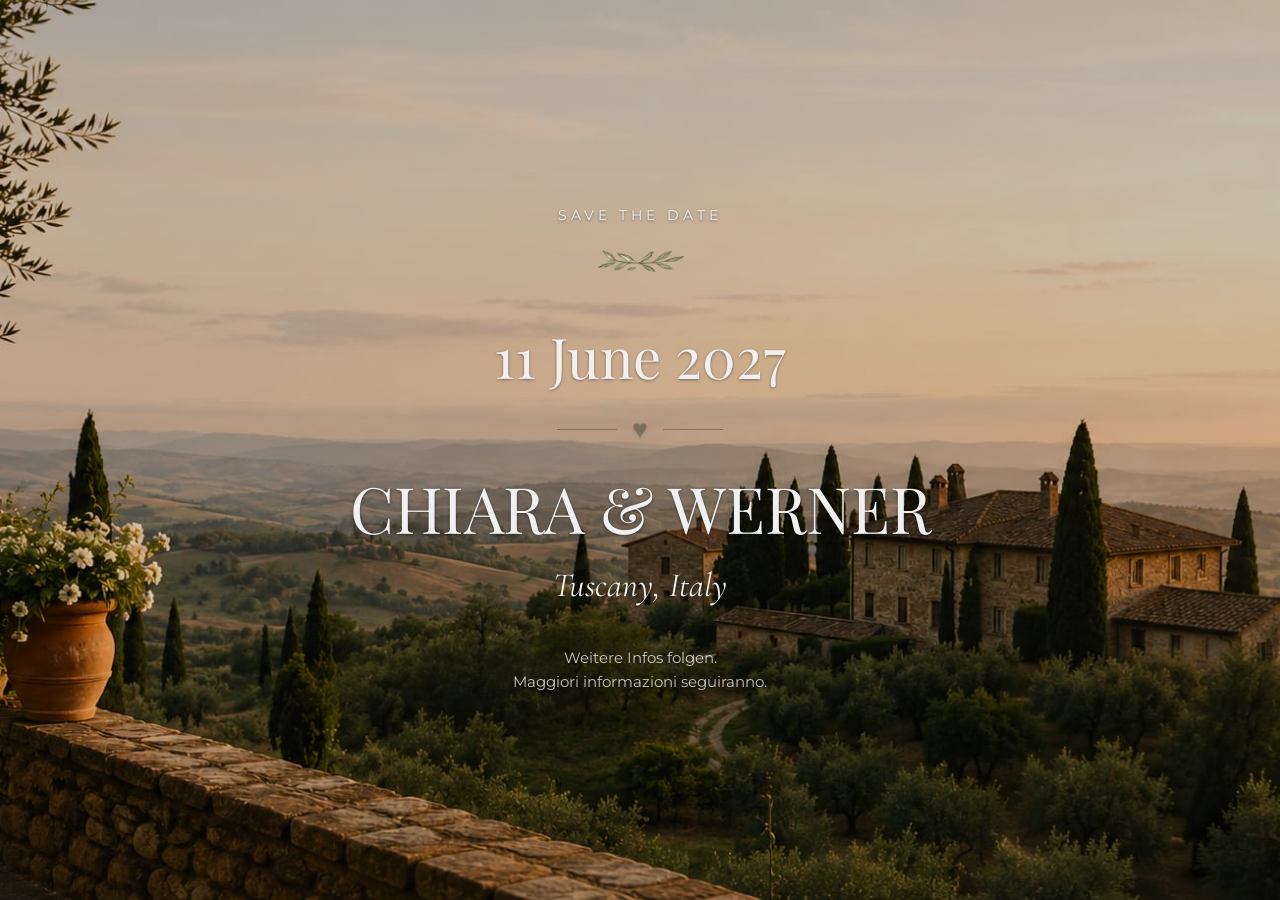
==== index.html @ 8df8efa2 "initial" ====
<!DOCTYPE html>
<html lang="de">
<head>
  <meta charset="UTF-8">
  <title>Chiara & Werner</title>

  <!-- Fonts -->
  <link rel="preconnect" href="https://fonts.googleapis.com">
  <link rel="preconnect" href="https://fonts.gstatic.com" crossorigin>
  <link href="https://fonts.googleapis.com/css2?family=Playfair+Display:wght@400;600&family=Cormorant+Garamond:ital,wght@1,400&family=Montserrat:wght@300;400&family=Waterfall&display=swap" rel="stylesheet">

  <link rel="stylesheet" href="styles.css">
</head>

<body>

  <div class="hero">
    <div class="overlay"></div>

    <div class="content">

      <div class="save-the-date">
        SAVE THE DATE
      </div>

      <!-- Zweig -->
      <div class="divider">
        <span class="branch">
<img src="branch.png" alt="" class="branch-img">
        </span>
      </div>

      <div class="date">
        11 June 2027
      </div>

      <!-- Herz -->
      <div class="separator">
        <span></span>
        <span class="heart">♥</span>
        <span></span>
      </div>

      <div class="names">
        CHIARA & WERNER
      </div>

      <div class="location">
        Tuscany, Italy
      </div>

      <div class="footer-text">
        Weitere Infos folgen.<br>
        Maggiori informazioni seguiranno.
      </div>

    </div>
  </div>

</body>
</html>
---- styles.css ----
* {
  margin: 0;
  padding: 0;
  box-sizing: border-box;
}

body {
  font-family: 'Montserrat', sans-serif;
}

/* HERO SECTION */
.hero {
  height: 100vh;
  background: url("tuscany.jpg") center/cover no-repeat;
  position: relative;
  display: flex;
  align-items: center;
  justify-content: center;
  text-align: center;
}

/* Besseres Overlay (kein milchiger Effekt mehr) */
.overlay {
  position: absolute;
  inset: 0;
  background: linear-gradient(
    rgba(0,0,0,0.25),
    rgba(0,0,0,0.1)
  );
}

/* CONTENT */
.content {
  position: relative;
  z-index: 2;
  padding: 20px;
  width: 90%;
  max-width: 900px;
  color: rgba(240,240,240,1);
  text-shadow: 0 1px 3px rgba(0, 0, 0, 0.4);
}

/* TEXT ELEMENTE */

.save-the-date {
  letter-spacing: 4px;
  font-size: 14px;
  margin-bottom: 15px;
  text-transform: uppercase;
}

/* Divider */
.divider {
  margin: 10px 0 25px;
  font-size: 18px;
  opacity: 0.9;
}

.date {
  font-family: 'Playfair Display', serif;
  font-size: 56px;
  margin-bottom: 15px;
}

.separator {
  display: flex;
  align-items: center;
  justify-content: center;
  gap: 15px;
  margin: 20px 0;
}

.branch-img {
  width: 120px;
  opacity: 0.9;
}

.separator span {
  display: block;
  height: 1px;
  width: 60px;
  background: rgba(47,62,47,0.8);
  opacity: 0.5;
}

.separator .heart {
  width: auto;
  height: auto;
  background: none;
  font-size: 26px;
  color: rgba(47,62,47,0.8);
  text-shadow: 0;
}

.names {
  font-family: 'Playfair Display', serif;
  font-size: 64px;
  margin: 10px 0 15px;
  text-shadow: 0 1px 3px rgba(0, 0, 0, 0.4);
}

.location {
  font-family: 'Cormorant Garamond', serif;
  font-style: italic;
  font-size: 34px;
  margin-bottom: 40px;
}

.footer-text {
  font-size: 15px;
  line-height: 1.6;
  opacity: 0.8;
}

/* MOBILE OPTIMIERUNG */
@media (max-width: 600px) {

  .content {
    width: 92%;
  }

  .date {
    font-size: 40px;
  }

  .names {
    font-size: 44px;
  }

  .location {
    font-size: 28px;
  }

  .footer-text {
    font-size: 16px;
  }
}
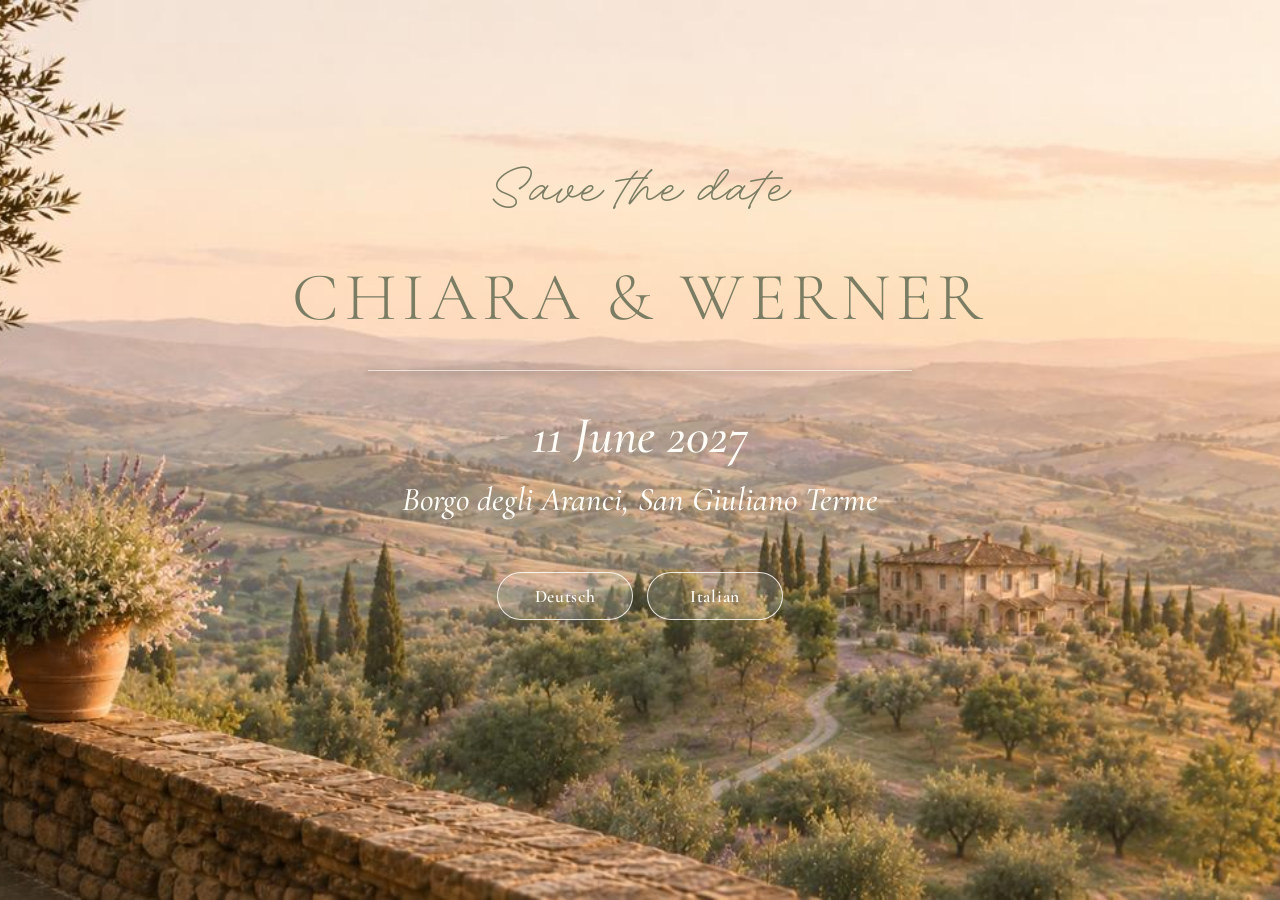
==== commit 2bbfafe8: "style ok" ====
--- a/index.html
+++ b/index.html
@@ -1,61 +1,32 @@
-<!DOCTYPE html>
-<html lang="de">
-<head>
-  <meta charset="UTF-8">
-  <title>Chiara & Werner</title>
+<!doctype html>
+<html lang="en">
+  <head>
+    <meta charset="utf-8">
+    <meta name="viewport" content="width=device-width, initial-scale=1">
+    <meta name="description" content="Save the date for the wedding of Chiara and Werner on 11 June 2027 in Tuscany.">
+    <title>Chiara &amp; Werner &mdash; Save the date</title>
 
-  <!-- Fonts -->
-  <link rel="preconnect" href="https://fonts.googleapis.com">
-  <link rel="preconnect" href="https://fonts.gstatic.com" crossorigin>
-  <link href="https://fonts.googleapis.com/css2?family=Playfair+Display:wght@400;600&family=Cormorant+Garamond:ital,wght@1,400&family=Montserrat:wght@300;400&family=Waterfall&display=swap" rel="stylesheet">
+    <link rel="preconnect" href="https://fonts.googleapis.com">
+    <link rel="preconnect" href="https://fonts.gstatic.com" crossorigin>
+    <link href="https://fonts.googleapis.com/css2?family=Cormorant+Garamond:ital,wght@0,300..700;1,300..700&amp;display=swap" rel="stylesheet">
+    <link rel="preload" href="assets/fonts/AdventuresUnlimited-ScriptRg.woff2" as="font" type="font/woff2" crossorigin>
+    <link rel="stylesheet" href="assets/css/styles.css">
+    <script src="assets/js/date-localization.js" defer></script>
+  </head>
+  <body class="landing-page">
+    <main class="hero">
+      <section class="event-card" aria-labelledby="couple-names">
+        <p class="save-the-date">Save the date</p>
+        <h1 class="names" id="couple-names">Chiara <span aria-hidden="true">&amp;</span><span class="visually-hidden">and</span> Werner</h1>
+        <div class="separator" aria-hidden="true"></div>
+        <p class="date"><time id="wedding-date" datetime="2027-06-11">11 June 2027</time></p>
+        <address class="location">Borgo degli Aranci, San Giuliano Terme</address>
 
-  <link rel="stylesheet" href="styles.css">
-</head>
-
-<body>
-
-  <div class="hero">
-    <div class="overlay"></div>
-
-    <div class="content">
-
-      <div class="save-the-date">
-        SAVE THE DATE
-      </div>
-
-      <!-- Zweig -->
-      <div class="divider">
-        <span class="branch">
-<img src="branch.png" alt="" class="branch-img">
-        </span>
-      </div>
-
-      <div class="date">
-        11 June 2027
-      </div>
-
-      <!-- Herz -->
-      <div class="separator">
-        <span></span>
-        <span class="heart">♥</span>
-        <span></span>
-      </div>
-
-      <div class="names">
-        CHIARA & WERNER
-      </div>
-
-      <div class="location">
-        Tuscany, Italy
-      </div>
-
-      <div class="footer-text">
-        Weitere Infos folgen.<br>
-        Maggiori informazioni seguiranno.
-      </div>
-
-    </div>
-  </div>
-
-</body>
-</html>+        <nav class="language-selection" aria-label="Choose a language">
+          <a class="language-link" href="de/" lang="de" hreflang="de">Deutsch</a>
+          <a class="language-link" href="it/" lang="it" hreflang="it">Italian</a>
+        </nav>
+      </section>
+    </main>
+  </body>
+</html>
--- a/assets/css/styles.css
+++ b/assets/css/styles.css
@@ -0,0 +1,224 @@
+@font-face {
+  font-family: "Adventures Unlimited Script";
+  src: url("../fonts/AdventuresUnlimited-ScriptRg.woff2") format("woff2");
+  font-display: swap;
+  font-style: normal;
+  font-weight: 400;
+}
+
+:root {
+  --color-text: #fffdf8;
+  --color-line: rgba(255, 253, 248, 0.62);
+  --color-button: rgba(255, 253, 248, 0.14);
+  --color-button-hover: rgba(255, 253, 248, 0.28);
+  --font-body: "Cormorant Garamond", Georgia, serif;
+  --font-script: "Adventures Unlimited Script", cursive;
+  --content-width: 56rem;
+  --event-detail-size: clamp(2rem, 7vw, 3.75rem);
+  --page-padding: clamp(1.25rem, 4vw, 3rem);
+}
+
+*,
+*::before,
+*::after {
+  box-sizing: border-box;
+}
+
+html {
+  min-width: 20rem;
+  color-scheme: dark;
+  font-size: 100%;
+}
+
+body {
+  margin: 0;
+  background: #3f493d;
+  color: var(--color-text);
+  font-family: var(--font-body);
+  text-align: center;
+}
+
+.hero {
+  position: relative;
+  display: grid;
+  min-height: 100vh;
+  min-height: 100svh;
+  place-items: center;
+  overflow-x: hidden;
+  padding: max(var(--page-padding), env(safe-area-inset-top)) max(var(--page-padding), env(safe-area-inset-right)) max(var(--page-padding), env(safe-area-inset-bottom)) max(var(--page-padding), env(safe-area-inset-left));
+  background: url("../images/tuscany.jpg") center / cover no-repeat;
+}
+
+.event-card {
+  container-type: inline-size;
+  width: min(100%, var(--content-width));
+  padding: clamp(1rem, 3vw, 2rem);
+}
+
+.save-the-date,
+.names,
+.date,
+.location,
+.placeholder {
+  margin-block: 0;
+}
+
+.save-the-date {
+  color: #7a7d63;
+  font-family: var(--font-script);
+  font-size: clamp(2.8rem, 10vw, 5.75rem);
+  font-weight: 400;
+  line-height: 0.95;
+}
+
+.names {
+  color: #7a7d63;
+  margin-top: clamp(1.25rem, 4vh, 2.75rem);
+  font-size: clamp(1.55rem, 8vw, 5rem);
+  font-weight: 300;
+  letter-spacing: clamp(0.02em, 0.45vw, 0.08em);
+  line-height: 1.05;
+  text-transform: uppercase;
+  white-space: nowrap;
+}
+
+.separator {
+  width: min(80%, 34rem);
+  height: 1px;
+  margin: clamp(1.25rem, 4vh, 2.5rem) auto;
+  background: var(--color-line);
+  box-shadow: 0 0.125rem 0.4rem rgba(0, 0, 0, 0.5);
+}
+
+.date,
+.location {
+  font-size: var(--event-detail-size);
+  font-style: italic;
+  font-weight: 500;
+  line-height: 1.1;
+}
+
+.location {
+  max-width: 100%;
+  margin: clamp(0.75rem, 2vh, 1.25rem) auto 0;
+  font-size: min(var(--event-detail-size), 4cqi);
+  white-space: nowrap;
+}
+
+.language-selection {
+  display: flex;
+  flex-wrap: wrap;
+  justify-content: center;
+  gap: 0.875rem;
+  margin-top: clamp(2rem, 6vh, 4rem);
+}
+
+.language-link {
+  display: inline-grid;
+  min-width: 8.5rem;
+  min-height: 3rem;
+  align-items: center;
+  padding: 0.7rem 1.5rem;
+  border: 1px solid rgba(255, 253, 248, 0.86);
+  border-radius: 999px;
+  background: var(--color-button);
+  color: inherit;
+  font-size: 1.2rem;
+  font-weight: 600;
+  letter-spacing: 0.04em;
+  line-height: 1.2;
+  text-decoration: none;
+  transition: background-color 160ms ease, color 160ms ease, transform 160ms ease;
+}
+
+.language-link:hover {
+  background: var(--color-button-hover);
+  transform: translateY(-1px);
+}
+
+.language-link:focus-visible {
+  outline: 0.2rem solid var(--color-text);
+  outline-offset: 0.25rem;
+}
+
+.placeholder {
+  max-width: 34rem;
+  margin: clamp(2rem, 6vh, 4rem) auto 0;
+  font-size: clamp(1.15rem, 4vw, 1.5rem);
+  line-height: 1.5;
+}
+
+.visually-hidden {
+  position: absolute;
+  width: 1px;
+  height: 1px;
+  padding: 0;
+  margin: -1px;
+  overflow: hidden;
+  clip: rect(0, 0, 0, 0);
+  white-space: nowrap;
+  border: 0;
+}
+
+@media (min-width: 48rem) {
+  .landing-page {
+    --event-detail-size: clamp(2.25rem, 5vw, 3.25rem);
+  }
+
+  .event-card {
+    transform: translateY(-7vh);
+  }
+
+  .landing-page .save-the-date {
+    font-size: clamp(3rem, 7vw, 4.75rem);
+  }
+
+  .landing-page .names {
+    font-size: clamp(2.5rem, 6vw, 4.25rem);
+  }
+
+  .landing-page .language-link {
+    font-size: 1.1rem;
+  }
+}
+
+@media (max-width: 47.999rem) {
+  .landing-page .event-card {
+    transform: translateY(-4svh);
+  }
+}
+
+@media (max-height: 43rem) {
+  .event-card {
+    padding-block: 0.5rem;
+  }
+
+  .names {
+    margin-top: 1rem;
+  }
+
+  .separator {
+    margin-block: 1rem;
+  }
+
+  .language-selection,
+  .placeholder {
+    margin-top: 1.5rem;
+  }
+}
+
+@media (max-width: 25rem) {
+  .language-selection {
+    display: grid;
+  }
+
+  .language-link {
+    width: min(100%, 13rem);
+  }
+}
+
+@media (prefers-reduced-motion: reduce) {
+  .language-link {
+    transition: none;
+  }
+}
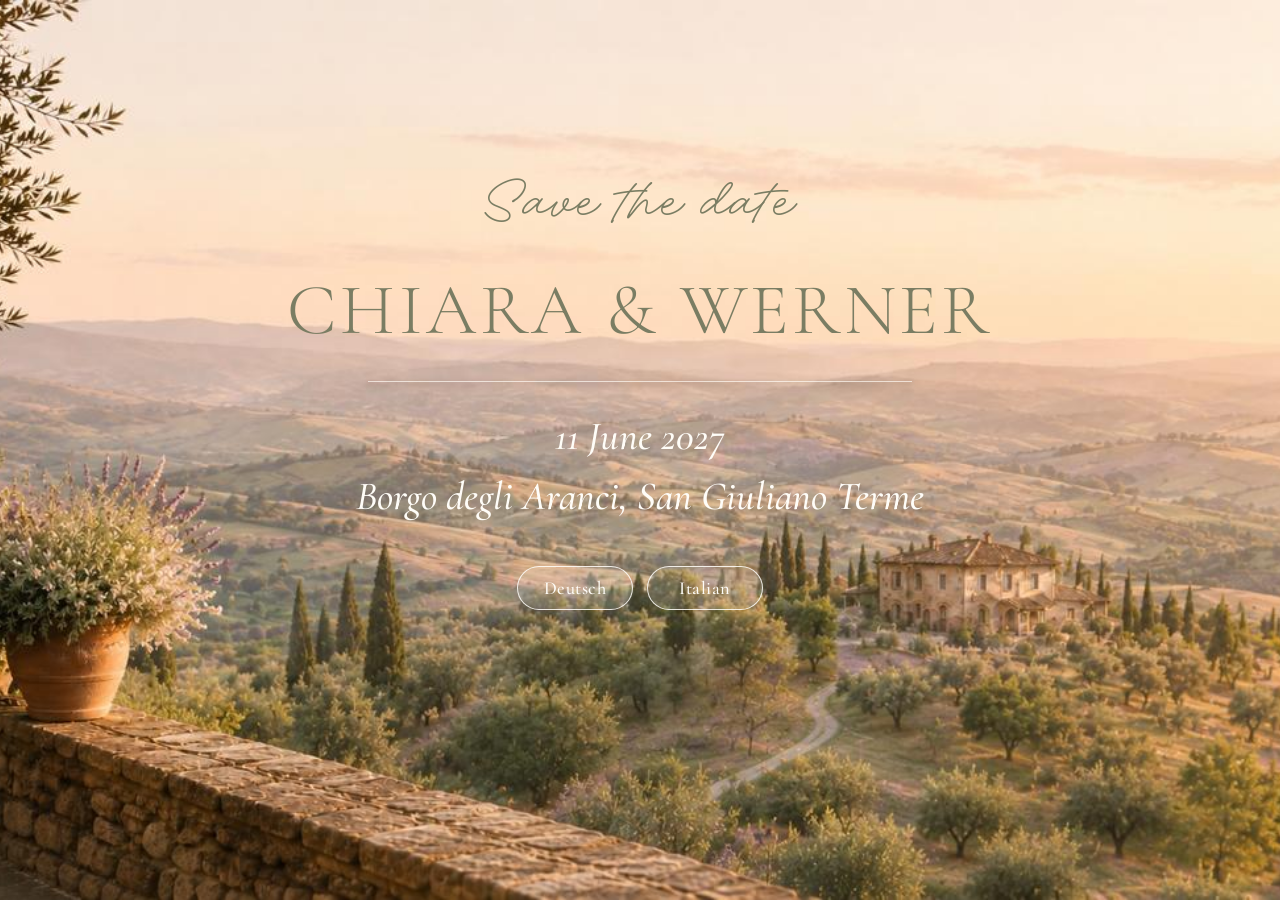
==== commit 7a2b3d66: "fix language dependent index files" ====
--- a/index.html
+++ b/index.html
@@ -23,8 +23,8 @@
         <address class="location">Borgo degli Aranci, San Giuliano Terme</address>
 
         <nav class="language-selection" aria-label="Choose a language">
-          <a class="language-link" href="de/" lang="de" hreflang="de">Deutsch</a>
-          <a class="language-link" href="it/" lang="it" hreflang="it">Italian</a>
+          <a class="language-link" href="de/index.html" lang="de" hreflang="de">Deutsch</a>
+          <a class="language-link" href="it/index.html" lang="it" hreflang="it">Italian</a>
         </nav>
       </section>
     </main>
--- a/assets/css/styles.css
+++ b/assets/css/styles.css
@@ -14,8 +14,11 @@
   --font-body: "Cormorant Garamond", Georgia, serif;
   --font-script: "Adventures Unlimited Script", cursive;
   --content-width: 56rem;
-  --event-detail-size: clamp(2rem, 7vw, 3.75rem);
-  --page-padding: clamp(1.25rem, 4vw, 3rem);
+  --max-size-save-the-date: 5rem;
+  --max-size-names: 4.5rem;
+  --max-size-event-detail: 2.5rem;
+  --max-size-body: 1.5rem;
+  --max-size-control: 1.15rem;
 }
 
 *,
@@ -45,14 +48,15 @@
   min-height: 100svh;
   place-items: center;
   overflow-x: hidden;
-  padding: max(var(--page-padding), env(safe-area-inset-top)) max(var(--page-padding), env(safe-area-inset-right)) max(var(--page-padding), env(safe-area-inset-bottom)) max(var(--page-padding), env(safe-area-inset-left));
+  padding: 1.25rem;
   background: url("../images/tuscany.jpg") center / cover no-repeat;
 }
 
 .event-card {
   container-type: inline-size;
-  width: min(100%, var(--content-width));
-  padding: clamp(1rem, 3vw, 2rem);
+  width: 100%;
+  max-width: var(--content-width);
+  transform: translateY(-7vh);
 }
 
 .save-the-date,
@@ -66,42 +70,49 @@
 .save-the-date {
   color: #7a7d63;
   font-family: var(--font-script);
-  font-size: clamp(2.8rem, 10vw, 5.75rem);
+  font-size: min(var(--max-size-save-the-date), 18cqi);
   font-weight: 400;
   line-height: 0.95;
+  white-space: nowrap;
 }
 
 .names {
   color: #7a7d63;
-  margin-top: clamp(1.25rem, 4vh, 2.75rem);
-  font-size: clamp(1.55rem, 8vw, 5rem);
+  margin-top: 2rem;
+  font-size: min(var(--max-size-names), 10cqi);
   font-weight: 300;
-  letter-spacing: clamp(0.02em, 0.45vw, 0.08em);
+  letter-spacing: 0.05em;
   line-height: 1.05;
   text-transform: uppercase;
   white-space: nowrap;
 }
 
 .separator {
-  width: min(80%, 34rem);
+  width: 80%;
+  max-width: 34rem;
   height: 1px;
-  margin: clamp(1.25rem, 4vh, 2.5rem) auto;
+  margin: 2rem auto;
   background: var(--color-line);
   box-shadow: 0 0.125rem 0.4rem rgba(0, 0, 0, 0.5);
 }
 
 .date,
 .location {
-  font-size: var(--event-detail-size);
+  font-size: var(--max-size-event-detail);
   font-style: italic;
   font-weight: 500;
   line-height: 1.1;
 }
 
+.date {
+  white-space: nowrap;
+}
+
 .location {
   max-width: 100%;
-  margin: clamp(0.75rem, 2vh, 1.25rem) auto 0;
-  font-size: min(var(--event-detail-size), 4cqi);
+  margin: 1rem auto 0;
+  /* Match the date size, but shrink if the one-line location needs more room. */
+  font-size: min(var(--max-size-event-detail), 5.1cqi);
   white-space: nowrap;
 }
 
@@ -110,23 +121,25 @@
   flex-wrap: wrap;
   justify-content: center;
   gap: 0.875rem;
-  margin-top: clamp(2rem, 6vh, 4rem);
+  margin-top: 3rem;
 }
 
 .language-link {
   display: inline-grid;
-  min-width: 8.5rem;
-  min-height: 3rem;
-  align-items: center;
-  padding: 0.7rem 1.5rem;
+  width: 7.25rem;
+  min-height: 2.75rem;
+  place-items: center;
+  padding: 0.5rem 0.875rem;
   border: 1px solid rgba(255, 253, 248, 0.86);
   border-radius: 999px;
   background: var(--color-button);
   color: inherit;
-  font-size: 1.2rem;
-  font-weight: 600;
-  letter-spacing: 0.04em;
+  font-family: var(--font-body);
+  font-size: var(--max-size-control);
+  font-weight: 500;
+  letter-spacing: 0.03em;
   line-height: 1.2;
+  text-align: center;
   text-decoration: none;
   transition: background-color 160ms ease, color 160ms ease, transform 160ms ease;
 }
@@ -143,9 +156,22 @@
 
 .placeholder {
   max-width: 34rem;
-  margin: clamp(2rem, 6vh, 4rem) auto 0;
-  font-size: clamp(1.15rem, 4vw, 1.5rem);
+  margin: 3rem auto 0;
+  font-size: var(--max-size-body);
   line-height: 1.5;
+}
+
+.coming-soon {
+  width: 100%;
+  max-width: 34rem;
+  margin: 0;
+  padding: 1.25rem 1.5rem;
+  border: 1px solid rgba(255, 253, 248, 0.35);
+  border-radius: 1rem;
+  background: rgba(31, 36, 28, 0.62);
+  font-size: 2rem;
+  font-weight: 500;
+  line-height: 1.35;
 }
 
 .visually-hidden {
@@ -160,63 +186,6 @@
   border: 0;
 }
 
-@media (min-width: 48rem) {
-  .landing-page {
-    --event-detail-size: clamp(2.25rem, 5vw, 3.25rem);
-  }
-
-  .event-card {
-    transform: translateY(-7vh);
-  }
-
-  .landing-page .save-the-date {
-    font-size: clamp(3rem, 7vw, 4.75rem);
-  }
-
-  .landing-page .names {
-    font-size: clamp(2.5rem, 6vw, 4.25rem);
-  }
-
-  .landing-page .language-link {
-    font-size: 1.1rem;
-  }
-}
-
-@media (max-width: 47.999rem) {
-  .landing-page .event-card {
-    transform: translateY(-4svh);
-  }
-}
-
-@media (max-height: 43rem) {
-  .event-card {
-    padding-block: 0.5rem;
-  }
-
-  .names {
-    margin-top: 1rem;
-  }
-
-  .separator {
-    margin-block: 1rem;
-  }
-
-  .language-selection,
-  .placeholder {
-    margin-top: 1.5rem;
-  }
-}
-
-@media (max-width: 25rem) {
-  .language-selection {
-    display: grid;
-  }
-
-  .language-link {
-    width: min(100%, 13rem);
-  }
-}
-
 @media (prefers-reduced-motion: reduce) {
   .language-link {
     transition: none;
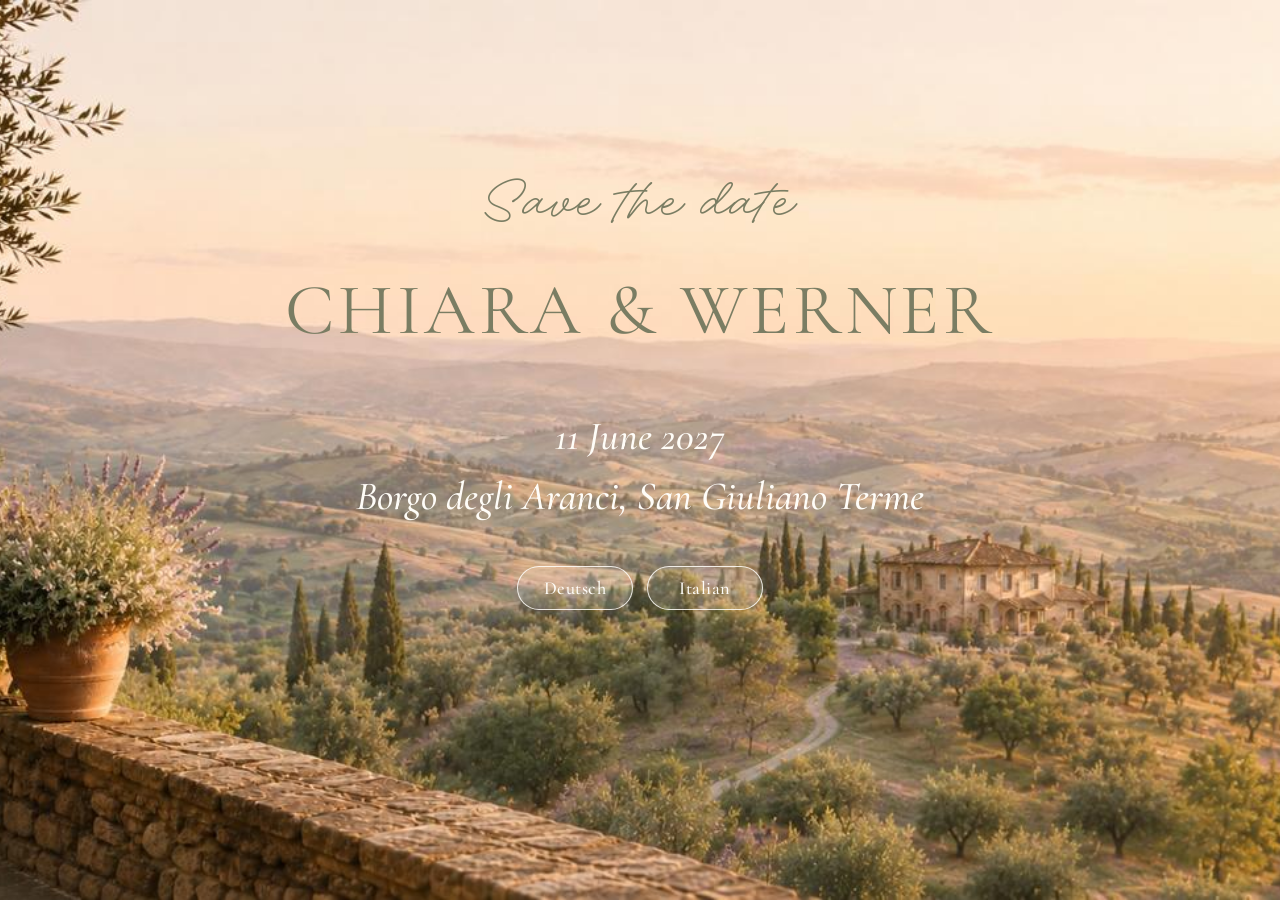
==== commit 8bd65ad1: "icons, style almost finished" ====
--- a/index.html
+++ b/index.html
@@ -23,7 +23,7 @@
         <address class="location">Borgo degli Aranci, San Giuliano Terme</address>
 
         <nav class="language-selection" aria-label="Choose a language">
-          <a class="language-link" href="de/index.html" lang="de" hreflang="de">Deutsch</a>
+          <a class="language-link" href="it/index.html" lang="de" hreflang="de">Deutsch</a>
           <a class="language-link" href="it/index.html" lang="it" hreflang="it">Italian</a>
         </nav>
       </section>
--- a/assets/css/styles.css
+++ b/assets/css/styles.css
@@ -8,16 +8,24 @@
 
 :root {
   --color-text: #fffdf8;
-  --color-line: rgba(255, 253, 248, 0.62);
+  --color-background: #3f493d;
+  --color-accent: #7a7d63;
   --color-button: rgba(255, 253, 248, 0.14);
   --color-button-hover: rgba(255, 253, 248, 0.28);
+  --color-page-background: #fafaf7;
+  --color-navigation: #49624a;
+  --color-navigation-active: #304b33;
+  --color-navigation-hover: #3e5740;
+  --color-heading: #49624a;
+  --color-copy: #303a32;
+  --color-page-surface: #eff3ec;
   --font-body: "Cormorant Garamond", Georgia, serif;
   --font-script: "Adventures Unlimited Script", cursive;
   --content-width: 56rem;
+  --page-width: 60rem;
   --max-size-save-the-date: 5rem;
   --max-size-names: 4.5rem;
   --max-size-event-detail: 2.5rem;
-  --max-size-body: 1.5rem;
   --max-size-control: 1.15rem;
 }
 
@@ -35,7 +43,7 @@
 
 body {
   margin: 0;
-  background: #3f493d;
+  background: var(--color-background);
   color: var(--color-text);
   font-family: var(--font-body);
   text-align: center;
@@ -62,13 +70,12 @@
 .save-the-date,
 .names,
 .date,
-.location,
-.placeholder {
+.location {
   margin-block: 0;
 }
 
 .save-the-date {
-  color: #7a7d63;
+  color: var(--color-accent);
   font-family: var(--font-script);
   font-size: min(var(--max-size-save-the-date), 18cqi);
   font-weight: 400;
@@ -77,10 +84,10 @@
 }
 
 .names {
-  color: #7a7d63;
+  color: var(--color-accent);
   margin-top: 2rem;
   font-size: min(var(--max-size-names), 10cqi);
-  font-weight: 300;
+  font-weight: 400;
   letter-spacing: 0.05em;
   line-height: 1.05;
   text-transform: uppercase;
@@ -92,8 +99,6 @@
   max-width: 34rem;
   height: 1px;
   margin: 2rem auto;
-  background: var(--color-line);
-  box-shadow: 0 0.125rem 0.4rem rgba(0, 0, 0, 0.5);
 }
 
 .date,
@@ -154,13 +159,6 @@
   outline-offset: 0.25rem;
 }
 
-.placeholder {
-  max-width: 34rem;
-  margin: 3rem auto 0;
-  font-size: var(--max-size-body);
-  line-height: 1.5;
-}
-
 .coming-soon {
   width: 100%;
   max-width: 34rem;
@@ -187,7 +185,5 @@
 }
 
 @media (prefers-reduced-motion: reduce) {
-  .language-link {
-    transition: none;
-  }
+  .language-link { transition: none; }
 }
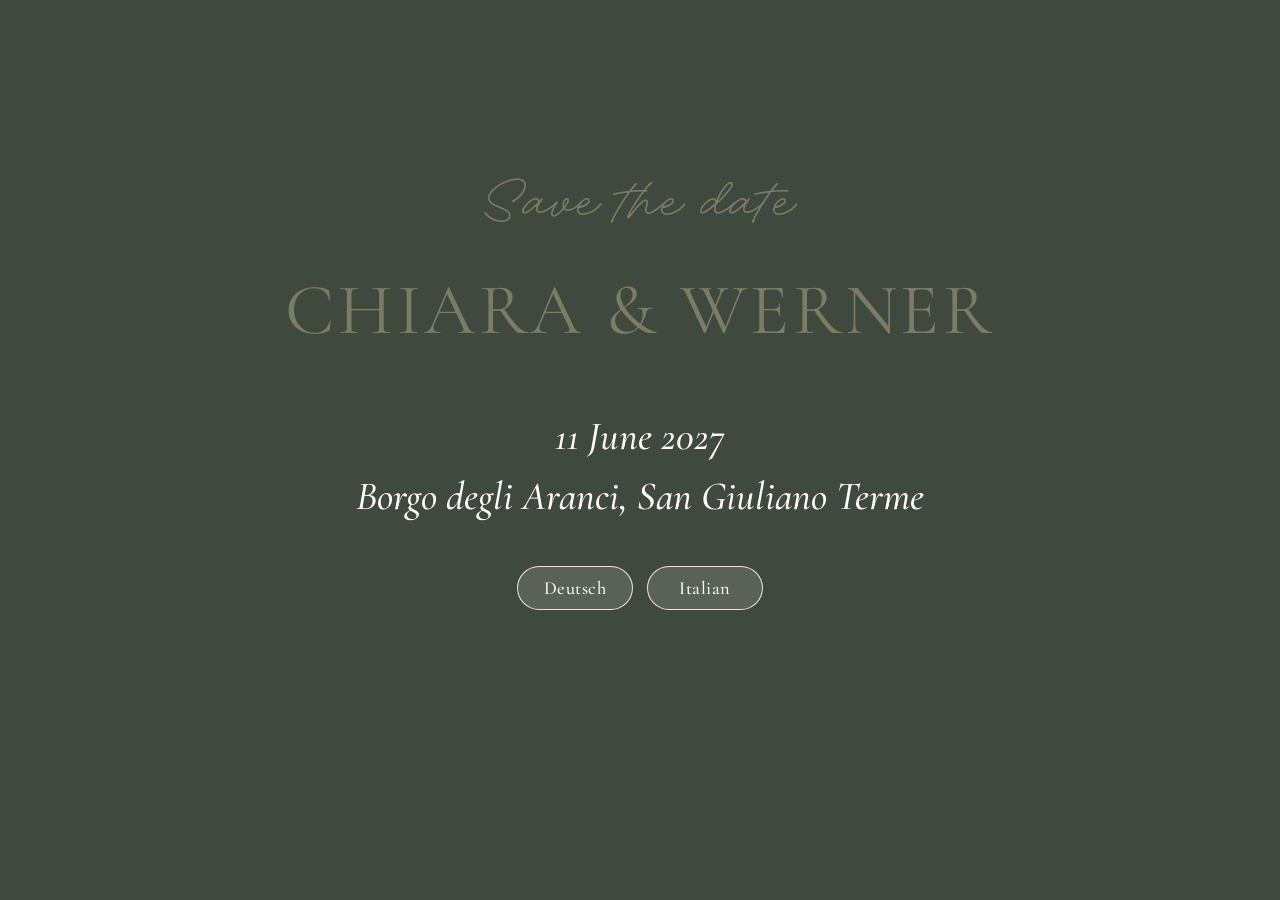
==== commit 9def6600: "final version" ====
--- a/index.html
+++ b/index.html
@@ -23,7 +23,7 @@
         <address class="location">Borgo degli Aranci, San Giuliano Terme</address>
 
         <nav class="language-selection" aria-label="Choose a language">
-          <a class="language-link" href="it/index.html" lang="de" hreflang="de">Deutsch</a>
+          <a class="language-link" href="de/index.html" lang="de" hreflang="de">Deutsch</a>
           <a class="language-link" href="it/index.html" lang="it" hreflang="it">Italian</a>
         </nav>
       </section>
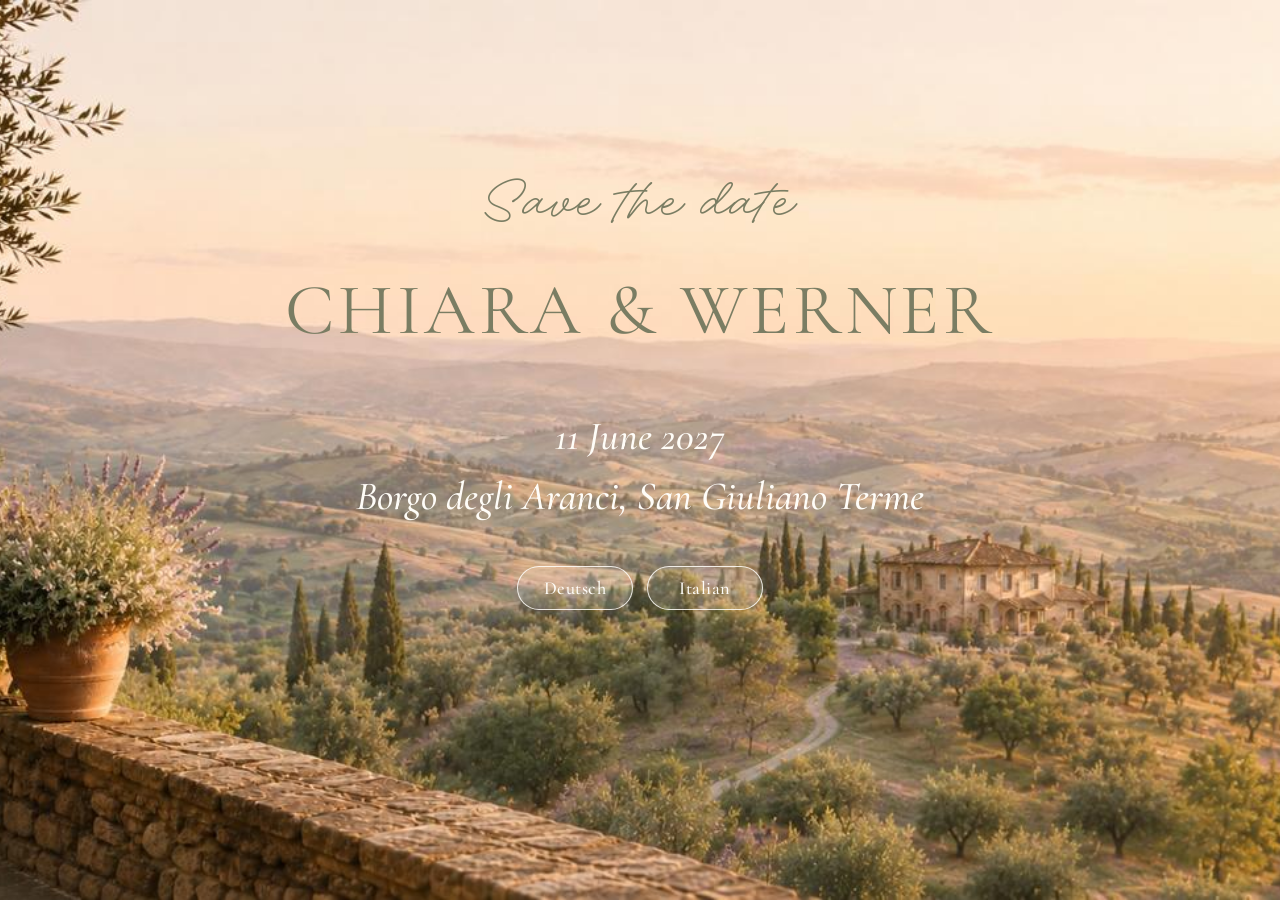
==== commit 0c5a89c0: "fix startpage" ====
(no text change in the page or its own stylesheets)
